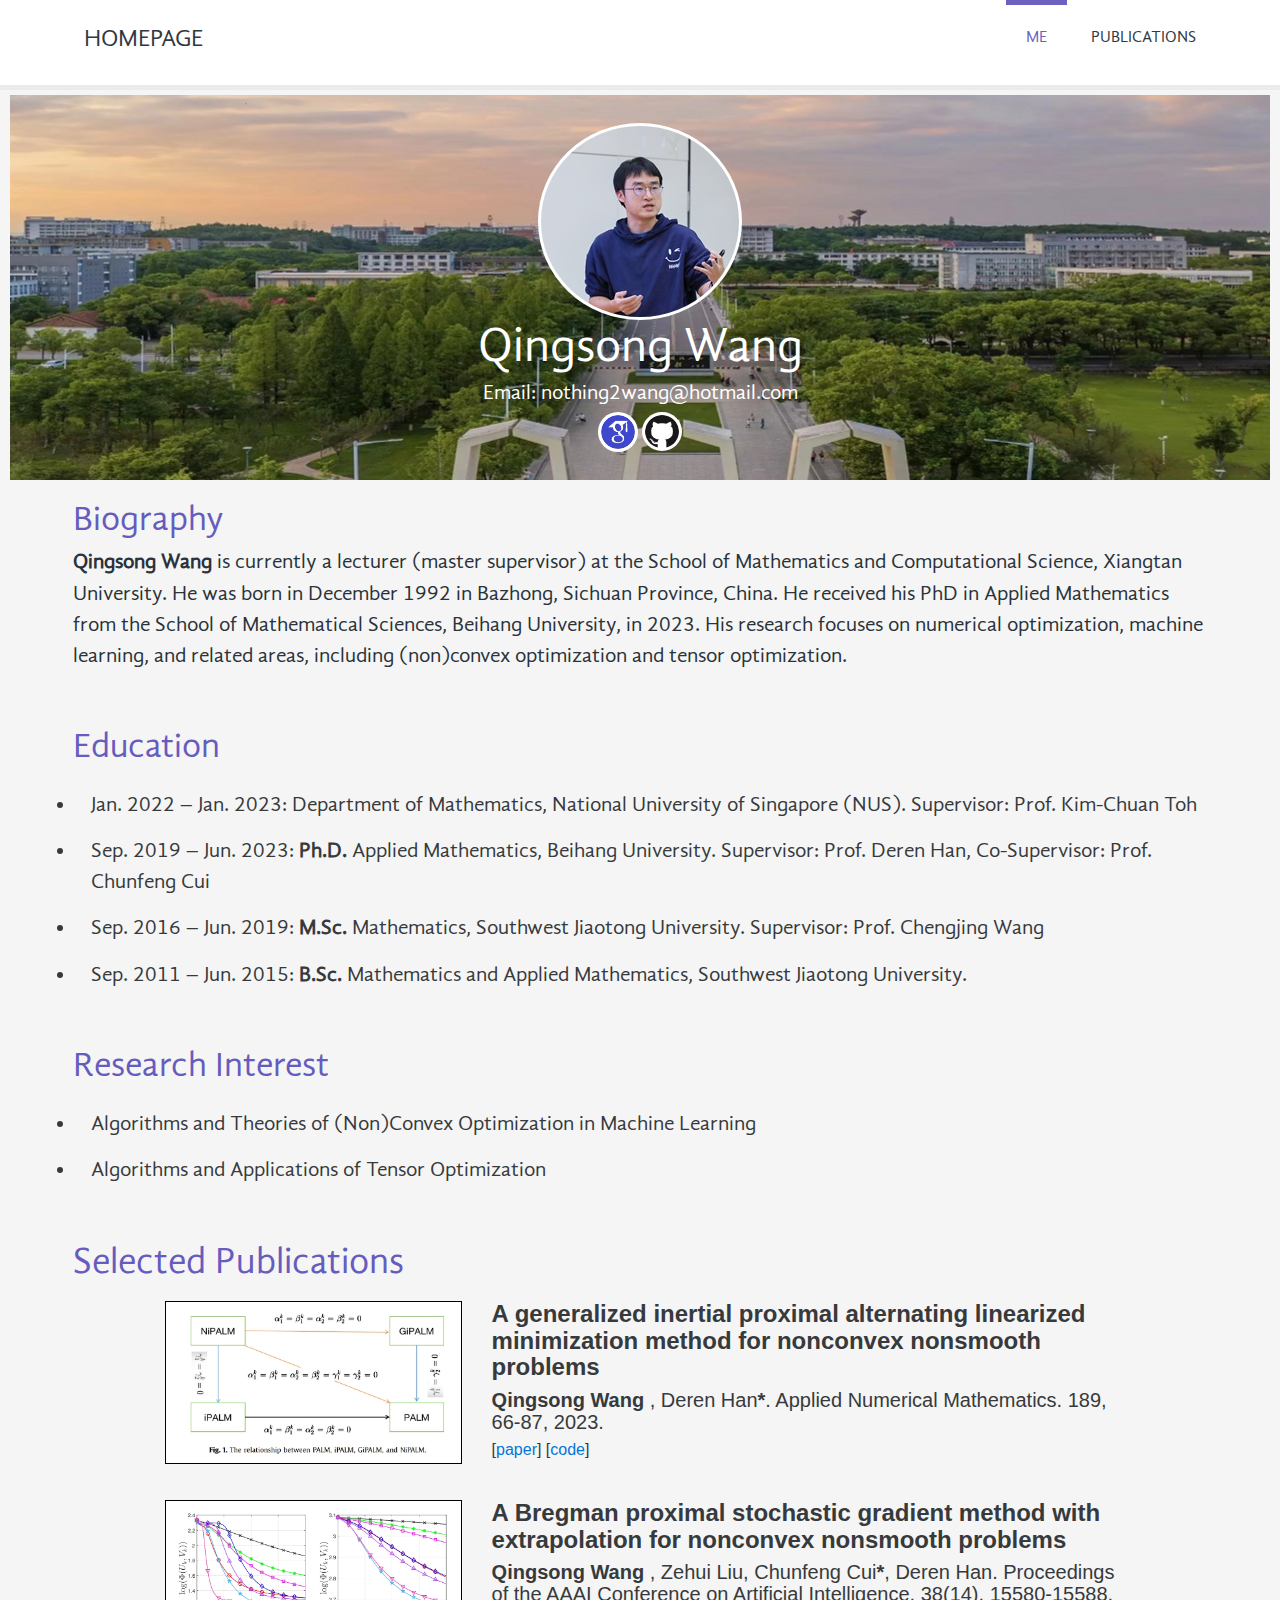
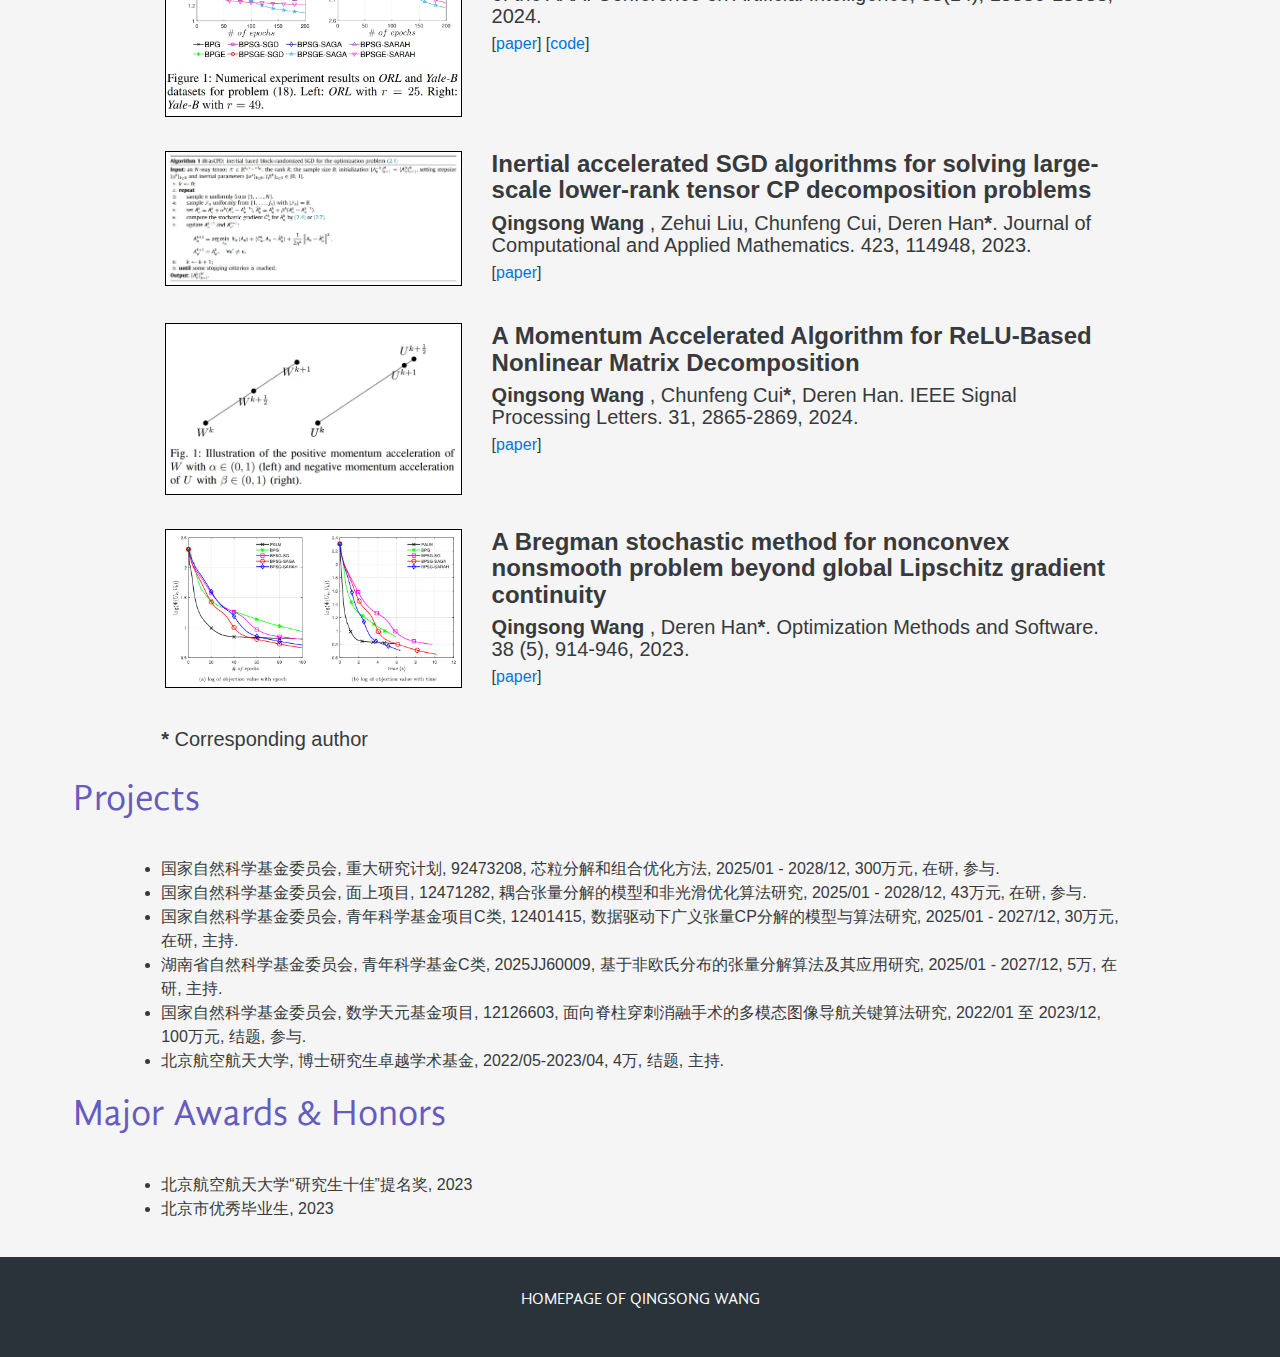
==== index.html @ 7cc7fe33 "Update index.html" ====
<!DOCTYPE HTML>
<html>  
	<meta charset="UTF-8">
	<head>
		<title>Qingsong Wang | Homepage </title>
		<meta name="viewport" content="width=device-width, initial-scale=1">
		<link href="./css/style.css" rel="stylesheet" type="text/css"  media="all" />
		<link rel="stylesheet" href="./css/main.min.css">
		<!-- <link href='http://fonts.googleapis.com/css?family=Karla' rel='stylesheet' type='text/css'> -->
		<script type="text/javascript" src="js/jquery-1.11.0.min.js"></script>
		<script type="text/javascript">
		jQuery(document).ready(function($) {
			$(".scroll").click(function(event){		
				event.preventDefault();
				$('html,body').animate({scrollTop:$(this.hash).offset().top},1200);
			});
		});
		</script>
	</head>
	<body>
		
	<div class="header">
		<div class="wrap">

			<div class="logo">
				<a href="index.html">HomePage</a>
			</div>
			
			<div class="top-nav" >
				<ul>
					<li class="active"><a href="#me" class="scroll">Me</a></li>
					<!-- <li><a href="#biography" class="scroll">Biography</a></li> -->
					<li><a href="./publications.html">Publications</a></li>
					<!-- <li><a href="./misc.html">Misc</a></li> -->
				</ul>
			</div>
			<div class="clear"> </div>
			
	     </div>
	</div>


<!--主要内容开始-->
	<div class="content">
		<div class="grid1" id="me" style="background:url(images/banner333.jpg) no-repeat 0 0; background-position: center;">
			<a href="#"><img src="./images/wqs.jpg" title="Qingsong Wang" /></a>
			<h3>Qingsong Wang</h3>
            <h4>Email: nothing2wang@hotmail.com </h4>

            <a href="https://scholar.google.com/citations?hl=zh-CN&user=GYqLbloAAAAJ">
            <img src="./images/google-scholar-logo.png" width="40"/></i>
            </a>
            <a href="https://github.com/nothing2wang">
            <img src="./images/GitHub.png" width="40"/></i>
            </a>
			
		</div>

		<!--个人简介开始-->
		<div class="grid2" id="biography">
			<h3>Biography</h3>
			<p>
				<b> Qingsong Wang </b> is currently a lecturer (master supervisor) at the School of Mathematics and Computational Science, Xiangtan University. He was born in December 1992 in Bazhong, Sichuan Province, China. 
				
				He received his PhD in Applied Mathematics from the School of Mathematical Sciences, Beihang University, in 2023. 
				
				His research focuses on numerical optimization, machine learning, and related areas, including (non)convex optimization and tensor optimization. 
			</p>
		</div>
		<!--个人简介结束-->
		
		<!--教育经历开始-->
        <div class="grid2" id="biography">
			<h3>Education</h3>

            <ul>
            <li> Jan. 2022 – Jan. 2023: Department of Mathematics, National University of Singapore (NUS). Supervisor: Prof. Kim-Chuan Toh
            <li> Sep. 2019 – Jun. 2023: <b>Ph.D.</b>  Applied Mathematics, Beihang University. Supervisor: Prof. Deren Han, Co-Supervisor: Prof. Chunfeng Cui
            <li> Sep. 2016 – Jun. 2019: <b>M.Sc.</b>  Mathematics, Southwest Jiaotong University. Supervisor: Prof. Chengjing Wang
            <li> Sep. 2011 – Jun. 2015: <b>B.Sc.</b>  Mathematics and Applied Mathematics, Southwest Jiaotong University.
			<!--  B.S.-->

			</ul> 
		</div>
	
		<!--研究兴趣开始-->
        <div class="grid2" id="biography">
			<h3>Research Interest</h3>

            <ul>
            <li> Algorithms and Theories of (Non)Convex Optimization in Machine Learning
            <li> Algorithms and Applications of Tensor Optimization


			</ul> 
		</div>


		<!--出版物内容开始-->
		<div class="grid3" id="publication">

			<div class="grid3-year"> <h3> Selected Publications <h3> </div>


            <!------------------------------->
            <div class="row">
            <div class="grid3-content">
                <div class="col-md-4">
                     <center><a href="./pubs/imgs/2024_anm.png"><img class="enlarge" src="./pubs/imgs/2024_anm.png" width="300" style="border:1px solid black"></a></center>        
                </div>

                <div class="col-md-8">
                    <h4><b>A generalized inertial proximal alternating linearized minimization method for nonconvex nonsmooth problems </b></h4>
                    <h5> <b> Qingsong Wang </b>, Deren Han<b>*</b>. Applied Numerical Mathematics. 189, 66-87, 2023.</h5>
                    <h6>   
                        [<a href="https://www.sciencedirect.com/science/article/abs/pii/S0168927423000855">paper</a>] 
                        [<a href="https://github.com/nothing2wang/NiPALM-Algorithm">code</a>]
                    </h6>
                </div>
            </div>
            </div>
            <br>

            <!------------------------------->
            <div class="row">
		    <div class="grid3-content">
			    <div class="col-md-4">
			         <center><a href="./pubs/imgs/AAAI_2024.png"><img class="enlarge" src="./pubs/imgs/AAAI_2024.png" width="300" style="border:1px solid black"></a></center>        
			    </div>

		        <div class="col-md-8">
		            <h4><b>A Bregman proximal stochastic gradient method with extrapolation for nonconvex nonsmooth problems</b></h4>
		            <h5> <b> Qingsong Wang </b>, Zehui Liu, Chunfeng Cui<b>*</b>, Deren Han. Proceedings of the AAAI Conference on Artificial Intelligence, 38(14), 15580-15588, 2024. </h5>
		            <h6>   
		            	[<a href="https://ojs.aaai.org/index.php/AAAI/article/view/29485">paper</a>] 
		            	[<a href="https://github.com/nothing2wang/BPSGE-Algorithm">code</a>]
		            </h6>
		        </div>
		    </div>
		    </div>
		    <br>

            <!------------------------------->
            <div class="row">
            <div class="grid3-content">
                <div class="col-md-4">
                     <center><a href="./pubs/imgs/2023_lcp.png"><img class="enlarge" src="./pubs/imgs/2023_lcp.png" width="300" style="border:1px solid black"></a></center>        
                </div>

                <div class="col-md-8">
                    <h4><b> Inertial accelerated SGD algorithms for solving large-scale lower-rank tensor CP decomposition problems</b></h4>
                    <h5>  <b> Qingsong Wang </b>, Zehui Liu, Chunfeng Cui, Deren Han<b>*</b>. Journal of Computational and Applied Mathematics. 423, 114948, 2023. </h5>
                    <h6>   
                        [<a href="https://www.sciencedirect.com/science/article/abs/pii/S0377042722005465">paper</a>] 
                        <!-- [<a href="https://github.com/xxxx">code</a>] -->
                    </h6>
                </div>
            </div>
            </div>
            <br>


            <!------------------------------->
            <div class="row">
            <div class="grid3-content">
                <div class="col-md-4">
                     <center><a href="./pubs/imgs/amaa_2023.png"><img class="enlarge" src="./pubs/imgs/amaa_2023.png" width="300" style="border:1px solid black"></a></center>        
                </div>

                <div class="col-md-8">
                    <h4><b>A Momentum Accelerated Algorithm for ReLU-Based Nonlinear Matrix Decomposition</b></h4>
                    <h5> <b> Qingsong Wang </b>, Chunfeng Cui<b>*</b>, Deren Han. IEEE Signal Processing Letters. 31, 2865-2869, 2024. </h5>
                    <h6>   
                        [<a href="https://arxiv.org/pdf/2402.02442">paper</a>] 
                        <!-- [<a href="https://github.com/xxxx">code</a>] -->
                    </h6>
                </div>
            </div>
            </div>
            <br>

            <!------------------------------->
            <div class="row">
            <div class="grid3-content">
                <div class="col-md-4">
                     <center><a href="./pubs/imgs/bregman_2023.png"><img class="enlarge" src="./pubs/imgs/bregman_2023.png" width="300" style="border:1px solid black"></a></center>        
                </div>

                <div class="col-md-8">
                    <h4><b>A Bregman stochastic method for nonconvex nonsmooth problem beyond global Lipschitz gradient continuity</b></h4>
                    <h5> <b> Qingsong Wang </b>, Deren Han<b>*</b>. Optimization Methods and Software. 38 (5), 914-946, 2023.</h5>
                    <h6>   
                        [<a href="https://www.tandfonline.com/doi/abs/10.1080/10556788.2023.2189717">paper</a>] 
                        <!-- [<a href="https://github.com/xxxx">code</a>] -->
                    </h6>
                </div>
            </div>
            </div>
            <br>

            <div class="grid3-content">
                <h5><b>*</b> Corresponding author</h5>
            </div>

            


		</div>	
		<!--出版物内容结束-->



		<!--项目介绍开始-->
        <div class="grid3-year"> <h3> Projects </h3> </div>
		<div class="grid3">
			<div class="grid3-content">
	
				<!--<ul>
					<li><h5>Host Projects:</h5>
					<ul> -->
                         <li> 国家自然科学基金委员会, 重大研究计划, 92473208, 芯粒分解和组合优化方法, 2025/01 - 2028/12, 300万元, 在研, 参与.
                         <li> 国家自然科学基金委员会, 面上项目, 12471282, 耦合张量分解的模型和非光滑优化算法研究, 2025/01 - 2028/12, 43万元, 在研, 参与.
                         <li> 国家自然科学基金委员会, 青年科学基金项目C类, 12401415, 数据驱动下广义张量CP分解的模型与算法研究, 2025/01 - 2027/12, 30万元, 在研, 主持.
                         <li> 湖南省自然科学基金委员会, 青年科学基金C类, 2025JJ60009, 基于非欧氏分布的张量分解算法及其应用研究, 2025/01 - 2027/12, 5万, 在研, 主持.
			<li> 国家自然科学基金委员会, 数学天元基金项目, 12126603, 面向脊柱穿刺消融手术的多模态图像导航关键算法研究, 2022/01 至 2023/12, 100万元, 结题, 参与.
                         <li> 北京航空航天大学, 博士研究生卓越学术基金, 2022/05-2023/04, 4万, 结题, 主持.
					</ul>

					<br>
				<!--<ul>
					<li><h5>Host Projects:</h5>
					<ul> -->


				</ul>
			</div>
		</div>
		<!--项目介绍结束-->


        <!--专利开始-->
<!--         <div class="grid3-year"> <h3> Patents </h3> </div>
        <div class="grid3">
            <div class="grid3-content">
    
                <ul>
                    <li> 

                </ul>
            </div>
        </div> -->
        <!--专利结束-->


		<!--社会荣誉介绍开始-->
        <div class="grid3-year"> <h3> Major Awards & Honors </h3> </div>
		<div class="grid3">
			<div class="grid3-content">
				<ul>

                <li> 北京航空航天大学“研究生十佳”提名奖, 2023
                <li> 北京市优秀毕业生, 2023


				</ul>
			</div>
		</div>
		<!--社会荣誉介绍结束-->



	</div>
	<!--主要内容结束-->

	<div class="footer">
		<p>Homepage of Qingsong Wang</p>
	</div>

	</body>
</html>
---- css/style.css ----
/*---
Author: W3layouts
Author URL: http://w3layouts.com
License: Creative Commons Attribution 3.0 Unported
License URL: http://creativecommons.org/licenses/by/3.0/
--*/
/* reset */
html,body,div,span,applet,object,iframe,h1,h2,h3,h4,h5,h6,p,blockquote,pre,a,abbr,acronym,address,big,cite,code,del,dfn,em,img,ins,kbd,q,s,samp,small,strike,strong,sub,sup,tt,var,b,u,i,dl,dt,dd,ol,nav ul,nav li,fieldset,form,label,legend,table,caption,tbody,tfoot,thead,tr,th,td,article,aside,canvas,details,embed,figure,figcaption,footer,header,hgroup,menu,nav,output,ruby,section,summary,time,mark,audio,video{margin:0;padding:0;border:0;font-size:100%;font:inherit;vertical-align:baseline;}
article, aside, details, figcaption, figure,footer, header, hgroup, menu, nav, section {display: block;}
ol,ul{margin:0px;padding:0px;}
blockquote,q{quotes:none;}
blockquote:before,blockquote:after,q:before,q:after{content:'';content:none;}
table{border-collapse:collapse;border-spacing:0;}
/* start editing from here */
a{text-decoration:none;}
.txt-rt{text-align:right;}/* text align right */
.txt-lt{text-align:left;}/* text align left */
.txt-center{text-align:center;}/* text align center */
.float-rt{float:right;}/* float right */
.float-lt{float:left;}/* float left */
.clear{clear:both;}/* clear float */
.pos-relative{position:relative;}/* Position Relative */
.pos-absolute{position:absolute;}/* Position Absolute */
.vertical-base{	vertical-align:baseline;}/* vertical align baseline */
.vertical-top{	vertical-align:top;}/* vertical align top */
nav.vertical ul li{	display:block;}/* vertical menu */
nav.horizontal ul li{	display: inline-block;}/* horizontal menu */
img{max-width:100%;}
body{background: #F5F5F5;}
/*end reset*/
@font-face {
    font-family: 'gandhi_sansregular';
    src: url('../fonts/GandhiSans-Regular-webfont.eot');
    src: url('../fonts/GandhiSans-Regular-webfont.eot?#iefix') format('embedded-opentype'),
         url('../fonts/GandhiSans-Regular-webfont.woff') format('woff'),
         url('../fonts/GandhiSans-Regular-webfont.ttf') format('truetype'),
         url('../fonts/GandhiSans-Regular-webfont.svg#gandhi_sansregular') format('svg');
    font-weight: normal;
    font-style: normal;

}
.wrap{
	width:80%;
	margin:0 auto;
}
.content {
	margin: 95px auto auto auto;
	width: 1260px;
	/*background: #F5F5F5;*/
}
/*---start-header---*/
.header{
	background: #FFFFFF;
	border-bottom: 5px solid rgba(192, 192, 192, 0.31);
	position: fixed;
	top: 0px;
	z-index: 15;
	opacity: 0.97;
	width:100%;
}
.logo{
	float:left;
}
.logo a{
	font-family: 'gandhi_sansregular';
	color: #2a323a;
	text-transform: uppercase;
	font-size: 24px;
	display: block;
	padding: 20px;
}
.top-nav{
	float:right;
}
.top-nav ul li{
	display:inline-block;
}
.top-nav ul li a{
	font-family: 'gandhi_sansregular';
	color: #2a323a;
	padding: 20px;
	display: block;
	text-transform: uppercase;
	transition: 0.5s ease;
	-o-transition: 0.5s ease;
	-webkit-transition: 0.5s ease;
}
.top-nav li.active> a, .top-nav li> a:hover {
	border-top: 5px solid #665cbe;
	color: #665cbe;
}
/*---End-header---*/
/*---content----*/
.grid1{
	background:#665cbe;
	text-align:center;
	padding: 28px 200px;
}
.grid1 h3{
	font-family: 'gandhi_sansregular';
	color: #FFF;
	font-size: 3.0em;
}
.grid1 h4{
	font-family: 'gandhi_sansregular';
	color: #FFF;
	font-size: 1.3em;
}
.grid1 img{
	background:#fff;
	padding:3px;
	border-radius: 50%;
}
.grid1 p a,.grid1 p{
	font-family: 'gandhi_sansregular';
	color: #FFF;
	font-size: 1.4em;
	line-height: 1.5em;
}
.grid1 p{
	width: 57%;
	margin:0 auto;
}
.grid1 p a{
	font-size: 1em;
	padding-left: 5px;
	color:#2a323a;
	transition: 0.5s ease;
	-o-transition: 0.5s ease;
	-webkit-transition: 0.5s ease;
}
.grid1 p a:hover{
	color:#FFF;
}
/*---grid2----*/

.grid_gray{
	background: #F5F5F5;
}

.grid_white{
	background: #FFFFFF;
}

.grid2{
	text-align:left;
	padding: 20px 0px;
	width: 90%;
	margin: 0 auto;
}
.grid2 h3{
	font-family: 'gandhi_sansregular';
	color: #665cbe;
	font-size: 2.2em;
	text-align: left;
}
.grid2 p{
	font-family: 'gandhi_sansregular';
	color: #2A323A;
	font-size: 1.3em;
	line-height: 1.5em;
	text-align: left;
}

.grid2 h5{
	font-family: 'gandhi_sansregular';
	color: #2A323A;
	font-size: 1.3em;
	line-height: 1.5em;
	text-align: left;
	padding: 15px 0px 0px 15px;
	margin: 0px 3px;
}

.grid2 ul li{
	font-family: 'gandhi_sansregular';
	text-align: left;
	font-size: 1.3em;
	padding: 15px 0px 0px 15px;
	margin: 0px 3px;
	display：inline;
}
/*.grid2 ul li a,.grid2 ul li img{
	display:block;
	text-align: center;
	margin: 0 auto;
}
.grid2 ul li a{
	font-family: 'gandhi_sansregular';
	color: #FFFFFF;
	margin-top: 12px;
	background: #2A323A;
	display: block;
	padding: 8px 32px;
	text-transform: uppercase;
	font-size: 0.875em;
	transition: 0.5s ease;
	-o-transition: 0.5s ease;
	-webkit-transition: 0.5s ease;
}
.grid2 ul li a:hover{
	color:#665cbe;
}*/
/*----grid3-----*/
.grid3{
	padding: 20px 0px;
}

.grid3-year{
	text-align: center;
	margin: 0 auto;
	width: 90%;
}
.grid3-year h3{
	font-family: 'gandhi_sansregular';
	color: #665cbe;
	font-size: 2.3em;
	padding-bottom: 1px;
	text-align: left;
}

.grid3-header{
	text-align: center;
	border-bottom: 1px solid rgba(192, 192, 192, 0.44);
	width: 66%;
	margin: 0 auto;
}
.grid3-header h4{
	font-family: 'gandhi_sansregular';
	color: #2A323A;
	font-size: 2.3em;
	padding-bottom: 10px;
}



.grid3-header p{
	font-family: 'gandhi_sansregular';
	color: #2A323A;
	font-size: 1.4em;
	line-height: 1.5em;
	padding-bottom: 5px;
}

.grid3-all{
	float: left;
	width: 99%;
	margin: 10px auto; 
}
.grid3-all ul li{
	display:inline-block;
}
.grid3-all ul li a{
	padding: 9px;
}
.grid3-all h3{
	font-family: 'gandhi_sansregular';
	color: #665cbe;
	font-size: 1.9em;
}
.grid3-all p{
	font-family: 'gandhi_sansregular';
	color: #2A323A;
	font-size: 1.3em;
	line-height: 1.5em;
	width: 98%;
}


.grid3-left{
	float: left;
	width: 60%;
}
.grid3-left ul li{
	display:inline-block;
}
.grid3-left ul li a{
	padding: 9px;
}
.grid3-left h3{
	font-family: 'gandhi_sansregular';
	color: #665cbe;
	font-size: 1.9em;
	padding: 0px 0px 5px 0px;
}
.grid3-left p{
	font-family: 'gandhi_sansregular';
	color: #2A323A;
	font-size: 1.3em;
	line-height: 1.5em;
	padding-bottom: 10px;
	width: 98%;
}
.grid3-right{
	float: right;
	width: 39%;	
	background: #fff;
	padding: 4px;
	box-shadow: 0px 0px 10px rgba(136, 136, 136, 0.14);
}
.grid3-content{
	width: 90%;
	margin:0 auto;
	margin-top: 10px;
}


.grid4-left{
	float: left;
	width: 60%;
}
.grid4-left ul li{
	display:inline-block;
}
.grid4-left ul li a{
	padding: 9px;
}
.grid4-left h3{
	font-family: 'gandhi_sansregular';
	color: #665cbe;
	font-size: 1.9em;
	padding: 0px 0px 5px 0px;
}
.grid4-left p{
	font-family: 'gandhi_sansregular';
	color: #2A323A;
	font-size: 1.3em;
	line-height: 1.5em;
	padding-bottom: 10px;
	width: 98%;
}

.grid4-right{
	float: right;
	width: 39%
}
.grid4-right ul li{
	display:inline-block;
}
.grid4-right ul li a{
	padding: 9px;
}
.grid4-right h3{
	font-family: 'gandhi_sansregular';
	color: #665cbe;
	font-size: 1.9em;
	padding: 0px 0px 5px 0px;
}
.grid4-right p{
	font-family: 'gandhi_sansregular';
	color: #2A323A;
	font-size: 1.3em;
	line-height: 1.8em;
	padding-bottom: 10px;
	width: 98%;
}




.button{
	font-family: 'gandhi_sansregular';
	color: #FFFFFF;
	margin-top: 3px;
	background: #665cbe;
	display: inline-block;
	padding: 5px 5px;
	font-size: 0.875em;
	transition: 0.5s ease;
	-o-transition: 0.5s ease;
	-webkit-transition: 0.5s ease;
}
.button:hover{
	background: #2A323A;
}
.grid3-left ul{
	margin: 0px 0px 9px 0px;
}
/*----twiiter-box----*/
.twiiter-box{
	padding: 50px 0px;
	text-align:center;
}
.twiiter-box p{
	font-family: 'gandhi_sansregular';
	color: #2A323A;
	font-size: 1em;
	line-height: 1.8em;
	padding-bottom: 20px;
	font-size: 1.3em;
}
.twiiter-box p a{
	color:#665cbe;
	transition: 0.5s ease;
	-o-transition: 0.5s ease;
	-webkit-transition: 0.5s ease;
	font-size: 1.1em;
}
.twiiter-box p a:hover{
	color:#2A323A;
}
/*---contact----*/
.contact{
	background: #665cbe;
	text-align: center;
	padding: 50px 0px;
}
.contact h3{
	font-family: 'gandhi_sansregular';
	color: #FFF;
	font-size: 2.2em;
	padding-bottom: 4px;
}
.contact input[type="text"]{
	width: 40%;
	display: inline-block;
	padding: 10px;
	margin: 20px 9px;
	font-family: 'gandhi_sansregular';
	color: #2A323A;
	font-size: 1em;
	outline: none;
}
.contact textarea{
	width: 83%;
	margin: 0 auto;
	display: block;
	padding: 10px;
	margin-bottom: 20px;
	height: 120px;
	font-family: 'gandhi_sansregular';
	color: #2A323A;
	font-size: 1em;
	outline: none;
}
.contact p{
	font-family: 'gandhi_sansregular';
	color: #FFF;
	font-size: 1em;
	line-height: 1.8em;
	margin-bottom: 3px;
}
.contact input[type="submit"]{
	font-family: 'gandhi_sansregular';
	color: #FFFFFF;
	margin-top: 12px;
	background: #2A323A;
	display: block;
	padding: 12px 0px;
	text-transform: uppercase;
	font-size: 0.875em;
	transition: 0.5s ease;
	-o-transition: 0.5s ease;
	-webkit-transition: 0.5s ease;
	border: none;
	width: 84.3%;
	margin: 0 auto;
	outline: none;
}
.contact input[type="submit"]:hover{
	background: #fff;
	color:#2A323A;
	cursor:pointer;
}
.catch-me{
	text-align:center;
	padding: 50px 0px;
}
.catch-me ul li{
	display:inline-block;
}
.catch-me h3{
	font-family: 'gandhi_sansregular';
	color: #2A323A;
	font-size: 2.2em;
	padding-bottom: 12px;
	text-transform: uppercase;
}
.catch-me p{
	font-family: 'gandhi_sansregular';
	color: #2A323A;
	font-size: 1em;
	line-height: 1.8em;
	width: 51%;
	margin: 0 auto;
	padding-bottom: 22px;
}
.catch-me ul li a{
	display: block;
	margin: 0px 5px;
}
.catch-me ul li a img{
	border-radius: 50%;
}
/*----footer----*/
.footer{
	text-align:center;
	padding:30px;
	background: #2A323A;
}
.footer p{
	font-family: 'gandhi_sansregular';
	color: #FFF;
	font-size: 1em;
	text-transform: uppercase;
}
.footer p a{
	color:#665cbe;
	transition: 0.5s ease;
	-o-transition: 0.5s ease;
	-webkit-transition: 0.5s ease;
}
.footer p a:hover{
	color:#fff;
}
/*----responsive design----*/
@media only screen and (max-width: 1366px) and (min-width: 1280px) {
	.wrap{
		width:90%;
	}
	.grid3-content {
		width: 76%;
	}
}
@media only screen and (max-width: 1280px) and (min-width: 1024px) {
	.wrap{
		width:90%;
	}
	.grid3-content {
		width: 76%;
	}
	.contact input[type="text"] {
		width: 39.5%;
	}
}
@media only screen and (max-width: 1024px) and (min-width: 768px) {
	.wrap{
		width:90%;
	}
	.grid3-content {
		width: 83%;
	}
	.grid3-header {
		width: 81%;
	}
	.contact input[type="text"] {
		width: 39%;
	}
	.contact input[type="submit"] {
		width:85%;
	}
	.catch-me p {
		width:70%;
	}
	.grid2 ul li {
		width: 174px;
	}
	.grid1 p {
		width: 77%;
	}
}
@media only screen and (max-width: 768px) and (min-width: 640px) {
	.wrap{
		width:90%;
	}
	.grid3-content {
		width: 83%;
	}
	.grid3-header {
		width: 81%;
	}
	.contact input[type="text"] {
		width: 38%;
	}
	.contact input[type="submit"] {
		width: 86%;
	}
	.catch-me p {
		width:70%;
	}
	.grid2 ul li {
		width: 160px;
	}
	.grid1 p {
		width: 77%;
	}
	.grid2 ul li a {
		padding: 8px 23px;
	}
	.grid3-right {
		width: 55%;
	}
	.catch-me ul li a {
		display: block;
		margin: 0px 10px;
	}
	.grid1 p a, .grid1 p,.grid2 p,.grid3 p{
		font-size:1.2em;
	}
	.grid3-header h3 {
		font-size: 2em;
	}
}



.purebibtex {
  font-family: 'gandhi_sansregular';
  color: #2A323A;
  font-size: 1em;
  line-height: 1.5em;
  border: 1px solid #DDDDDD;
  background: none repeat scroll 0 0 #F5F5F5;
  padding:10px;

  overflow:auto;
  /*width:600px;*/

  clear:both;
  text-align: left;
}
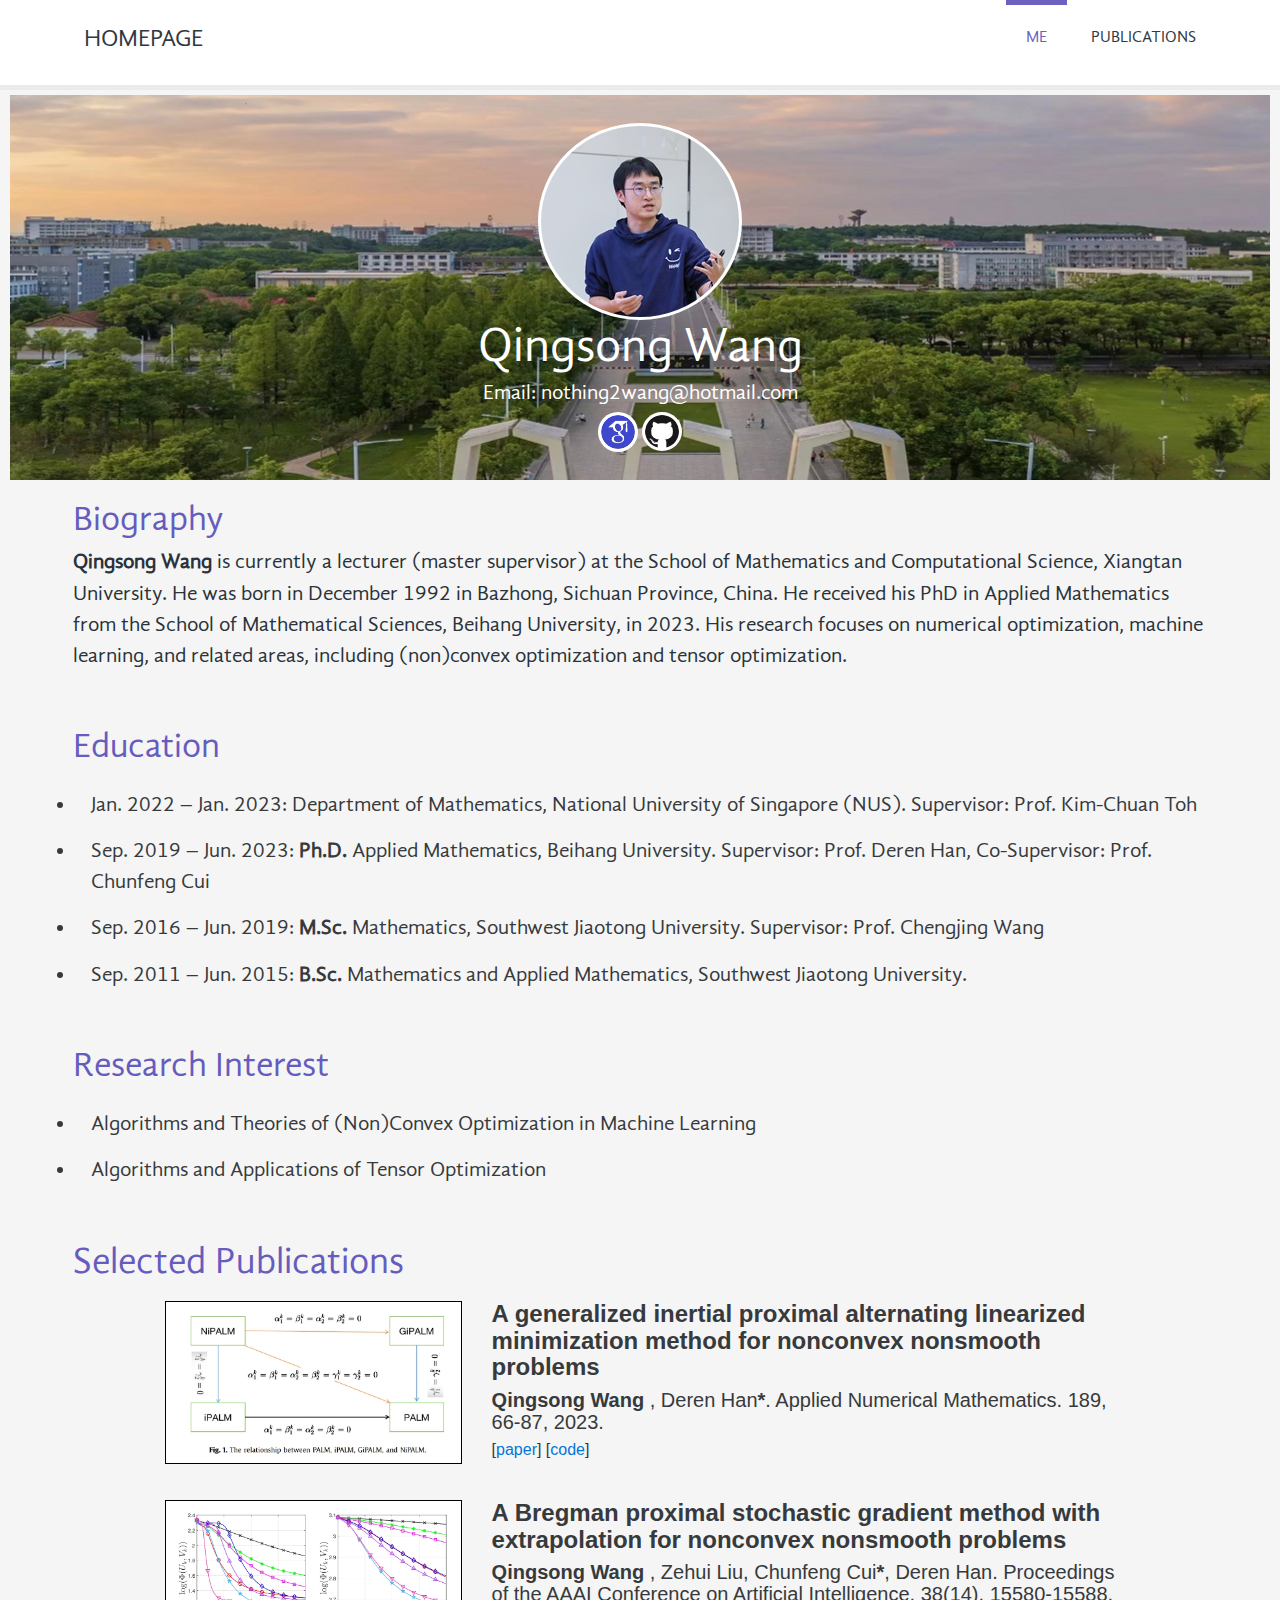
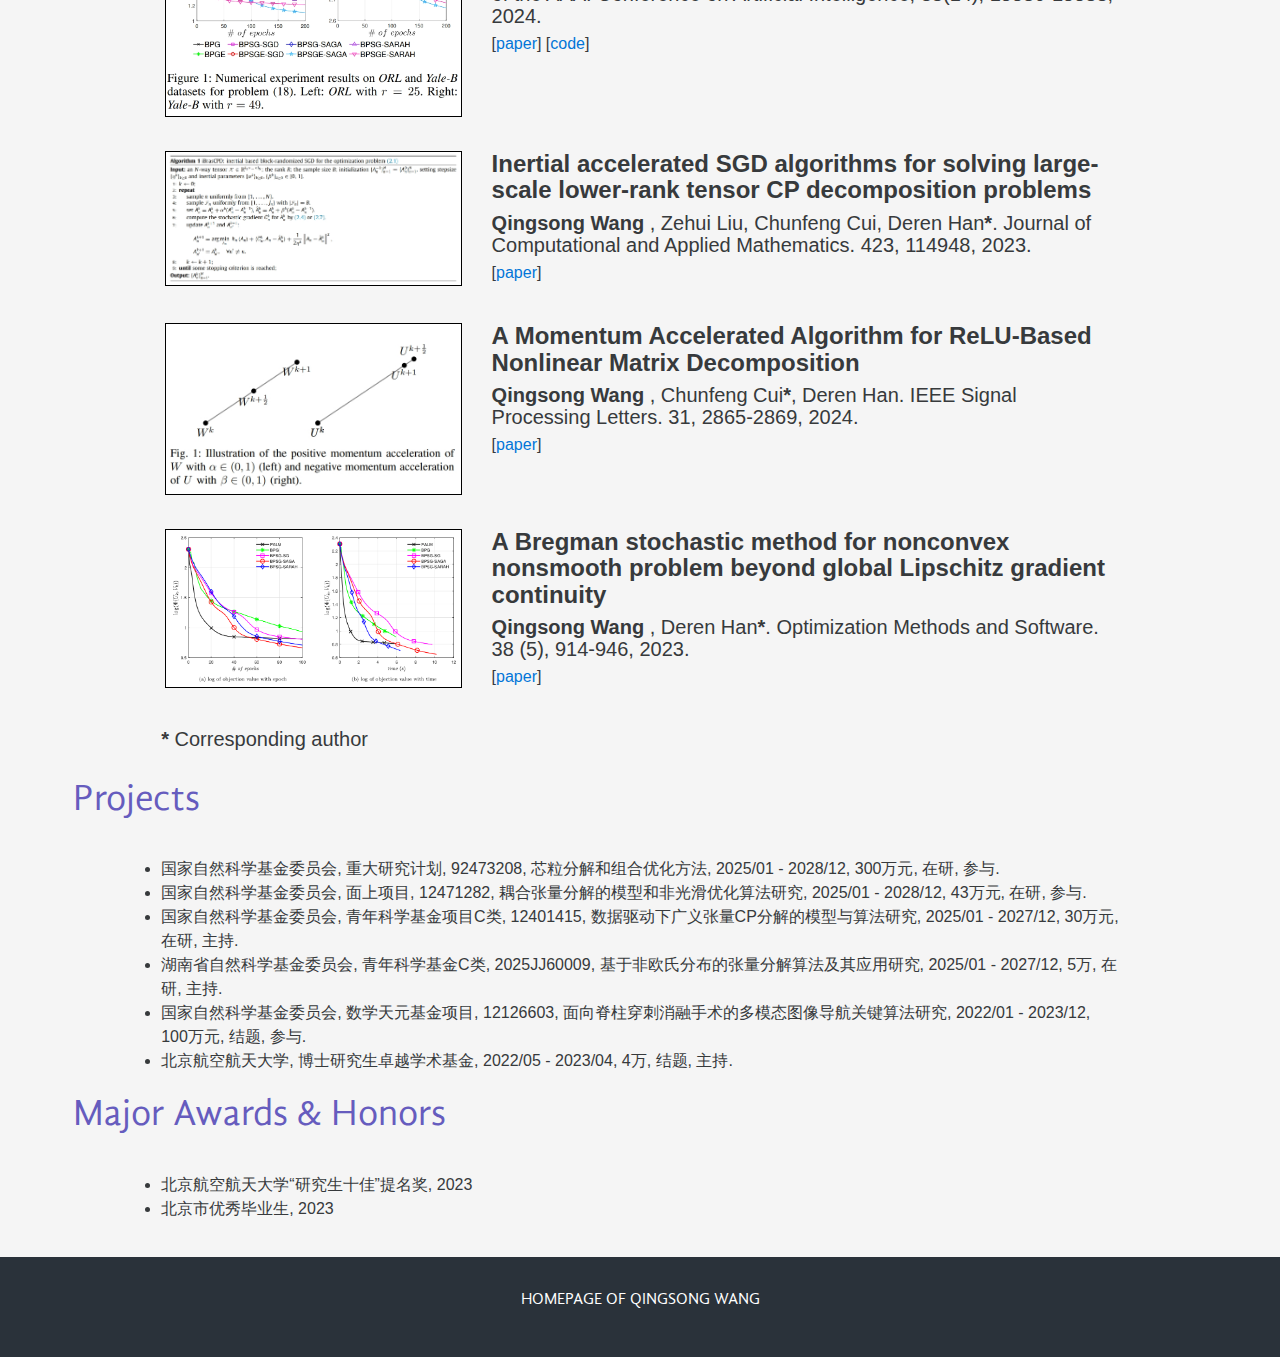
==== commit b3c8f594: "Update index.html" ====
--- a/index.html
+++ b/index.html
@@ -222,8 +222,8 @@
                          <li> 国家自然科学基金委员会, 面上项目, 12471282, 耦合张量分解的模型和非光滑优化算法研究, 2025/01 - 2028/12, 43万元, 在研, 参与.
                          <li> 国家自然科学基金委员会, 青年科学基金项目C类, 12401415, 数据驱动下广义张量CP分解的模型与算法研究, 2025/01 - 2027/12, 30万元, 在研, 主持.
                          <li> 湖南省自然科学基金委员会, 青年科学基金C类, 2025JJ60009, 基于非欧氏分布的张量分解算法及其应用研究, 2025/01 - 2027/12, 5万, 在研, 主持.
-			<li> 国家自然科学基金委员会, 数学天元基金项目, 12126603, 面向脊柱穿刺消融手术的多模态图像导航关键算法研究, 2022/01 至 2023/12, 100万元, 结题, 参与.
-                         <li> 北京航空航天大学, 博士研究生卓越学术基金, 2022/05-2023/04, 4万, 结题, 主持.
+			<li> 国家自然科学基金委员会, 数学天元基金项目, 12126603, 面向脊柱穿刺消融手术的多模态图像导航关键算法研究, 2022/01 - 2023/12, 100万元, 结题, 参与.
+                         <li> 北京航空航天大学, 博士研究生卓越学术基金, 2022/05 - 2023/04, 4万, 结题, 主持.
 					</ul>
 
 					<br>
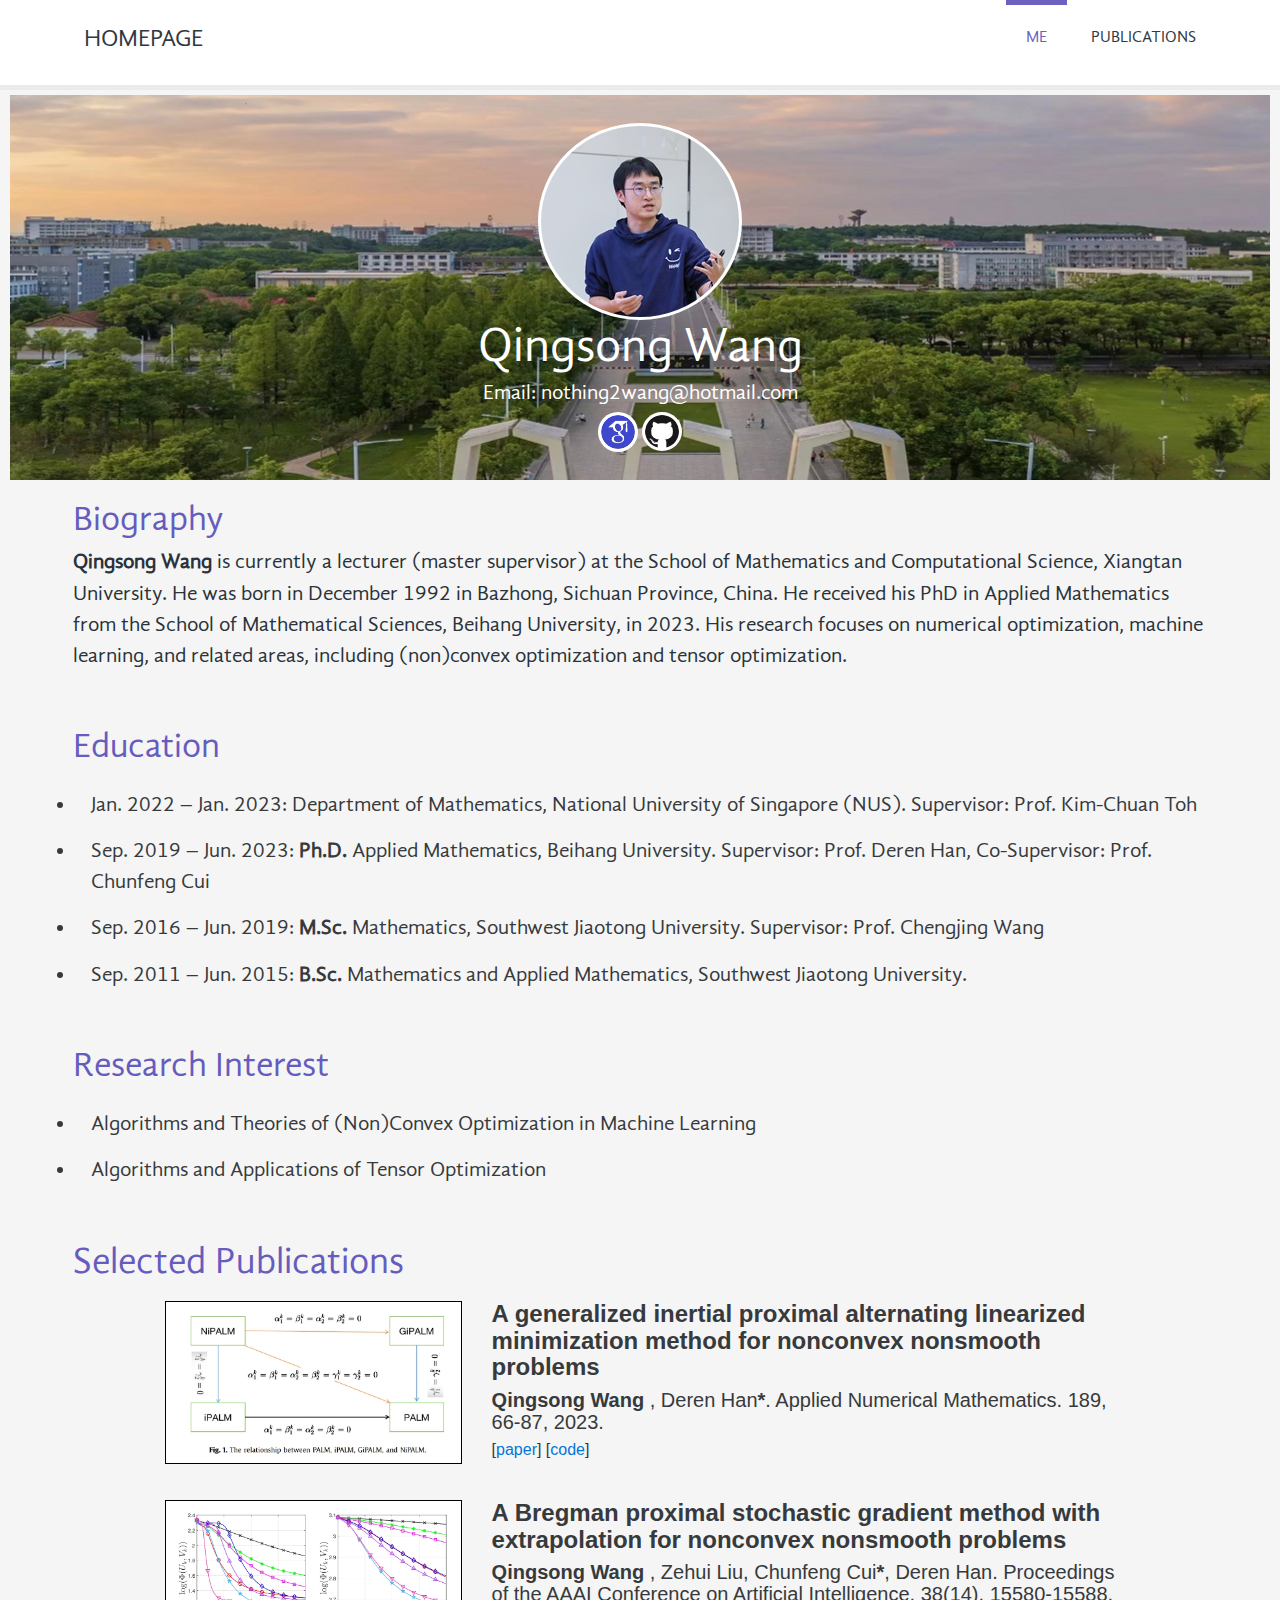
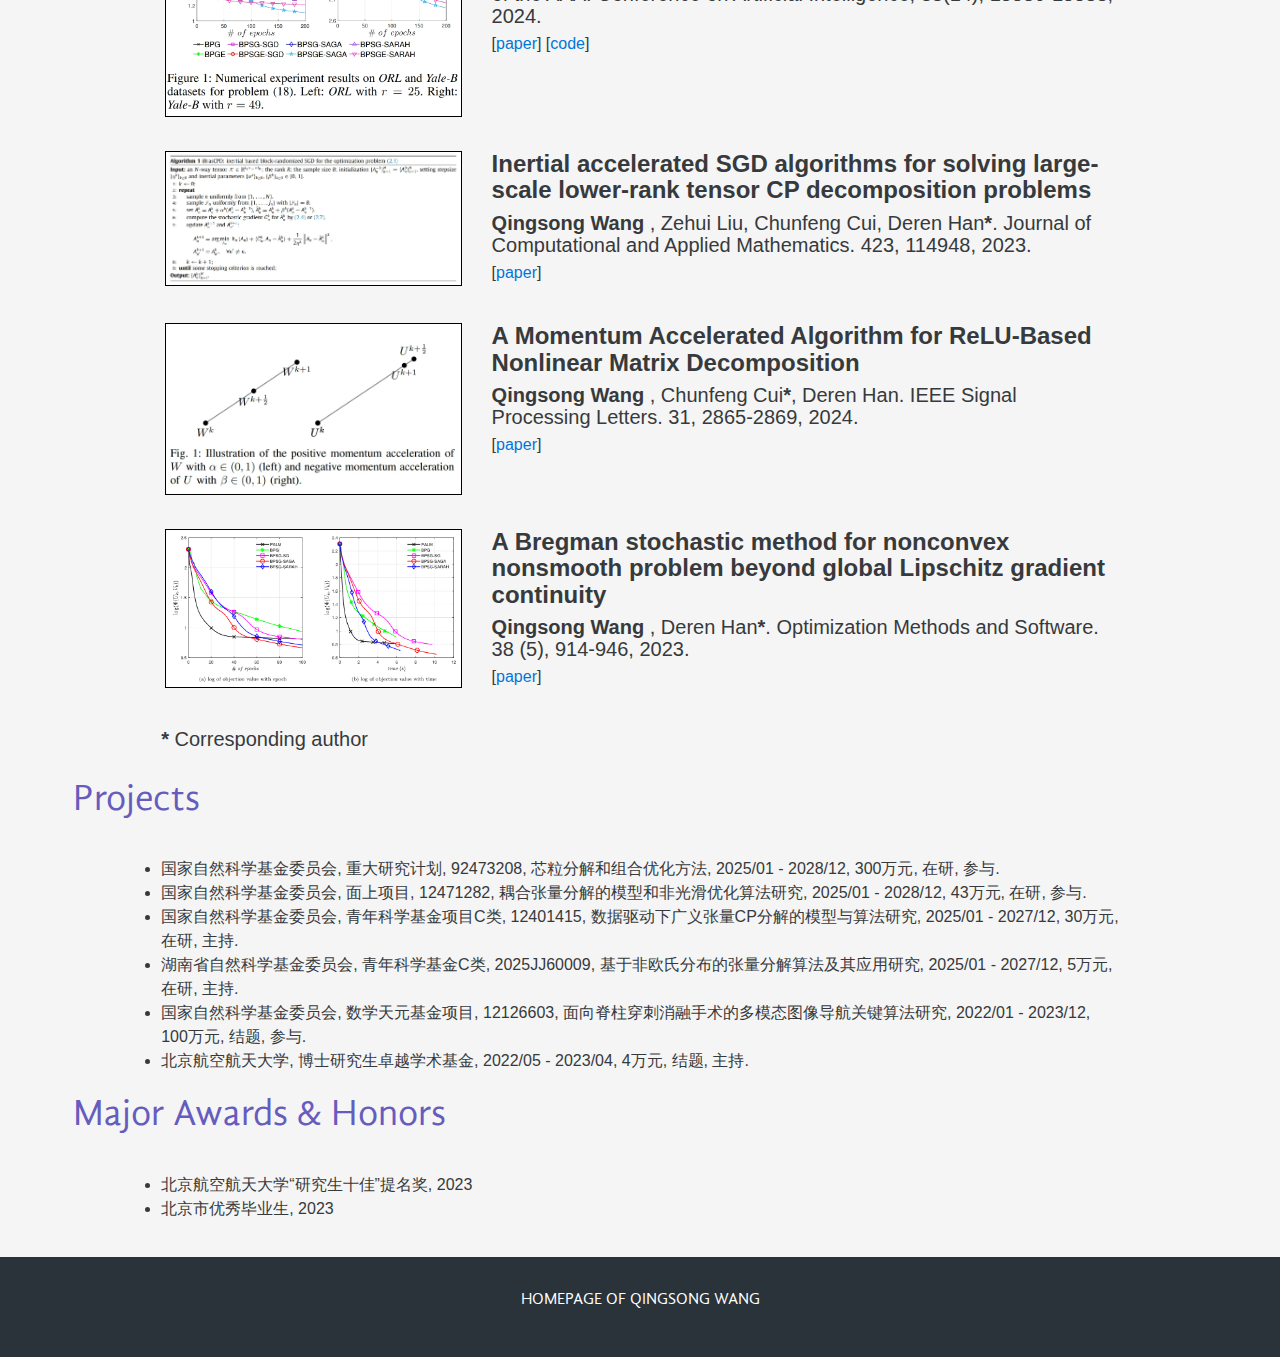
==== commit d5070734: "Update index.html" ====
--- a/index.html
+++ b/index.html
@@ -221,9 +221,9 @@
                          <li> 国家自然科学基金委员会, 重大研究计划, 92473208, 芯粒分解和组合优化方法, 2025/01 - 2028/12, 300万元, 在研, 参与.
                          <li> 国家自然科学基金委员会, 面上项目, 12471282, 耦合张量分解的模型和非光滑优化算法研究, 2025/01 - 2028/12, 43万元, 在研, 参与.
                          <li> 国家自然科学基金委员会, 青年科学基金项目C类, 12401415, 数据驱动下广义张量CP分解的模型与算法研究, 2025/01 - 2027/12, 30万元, 在研, 主持.
-                         <li> 湖南省自然科学基金委员会, 青年科学基金C类, 2025JJ60009, 基于非欧氏分布的张量分解算法及其应用研究, 2025/01 - 2027/12, 5万, 在研, 主持.
+                         <li> 湖南省自然科学基金委员会, 青年科学基金C类, 2025JJ60009, 基于非欧氏分布的张量分解算法及其应用研究, 2025/01 - 2027/12, 5万元, 在研, 主持.
 			<li> 国家自然科学基金委员会, 数学天元基金项目, 12126603, 面向脊柱穿刺消融手术的多模态图像导航关键算法研究, 2022/01 - 2023/12, 100万元, 结题, 参与.
-                         <li> 北京航空航天大学, 博士研究生卓越学术基金, 2022/05 - 2023/04, 4万, 结题, 主持.
+                         <li> 北京航空航天大学, 博士研究生卓越学术基金, 2022/05 - 2023/04, 4万元, 结题, 主持.
 					</ul>
 
 					<br>
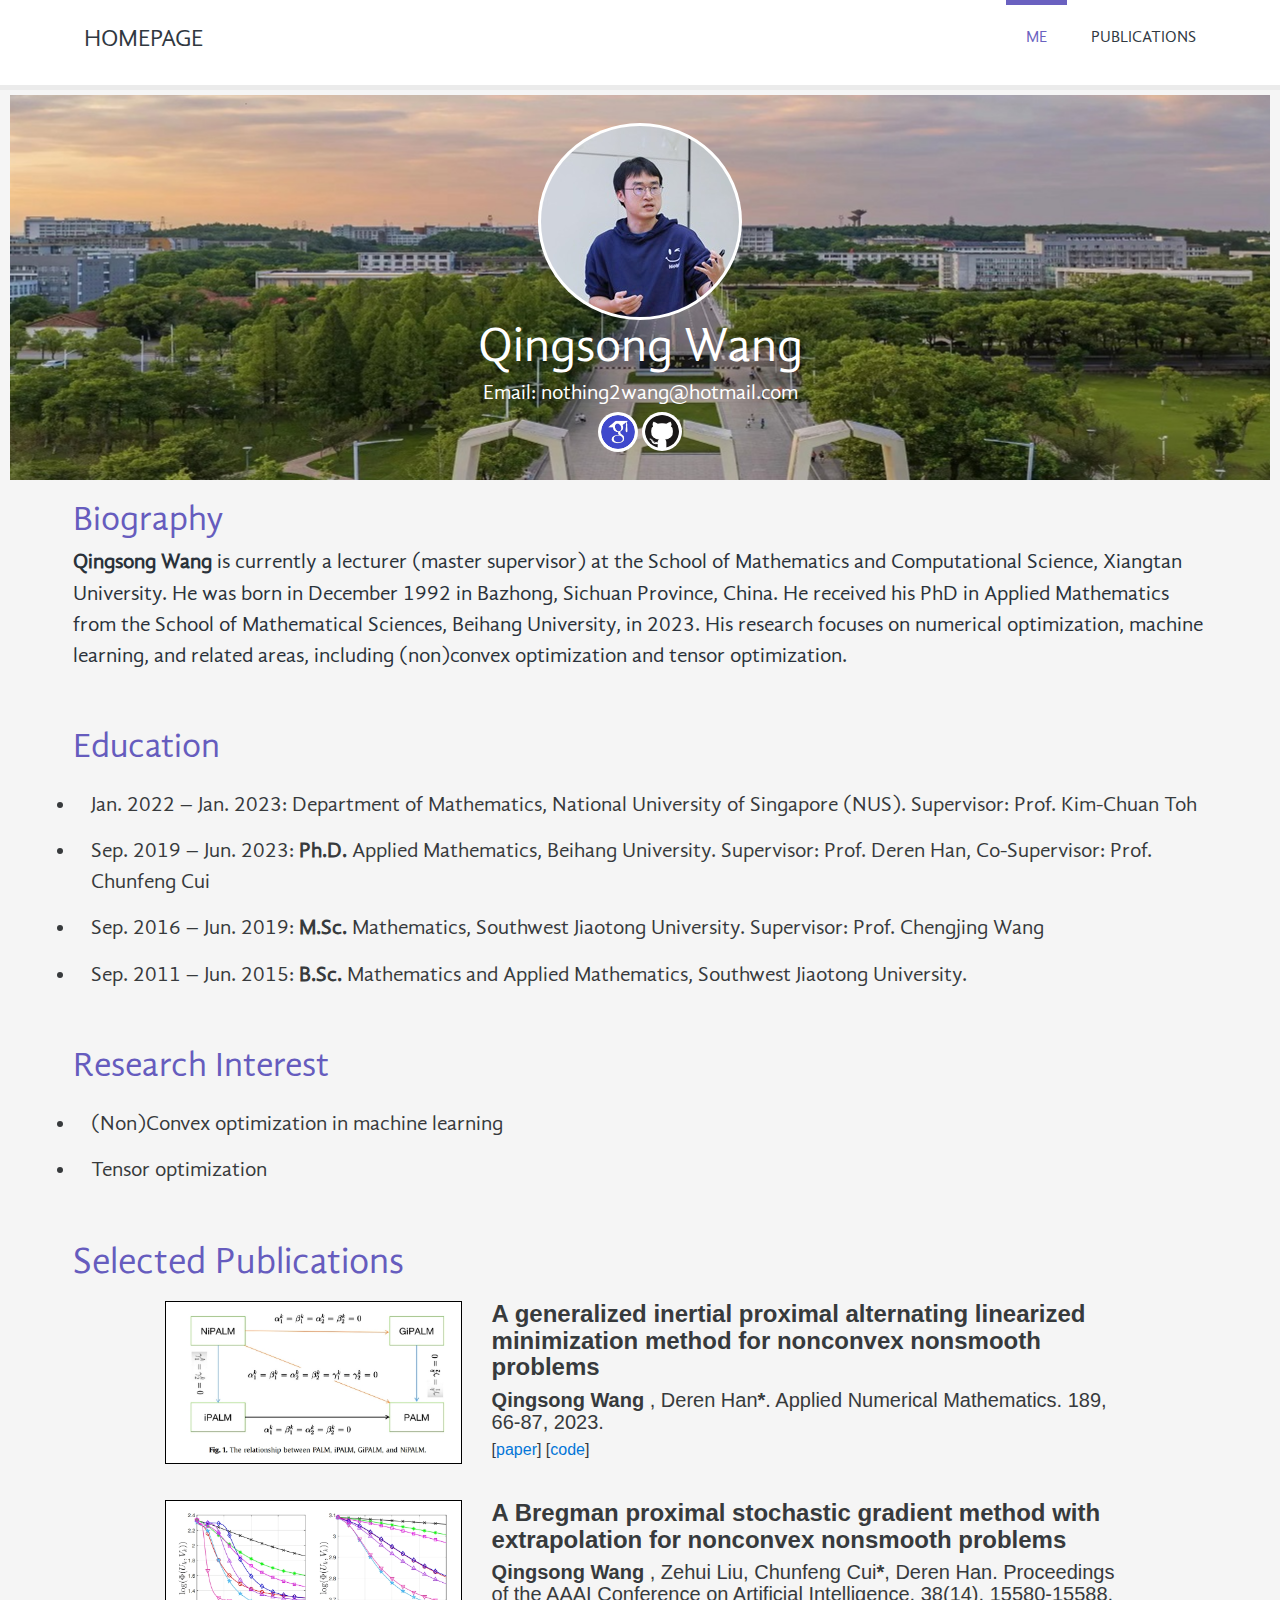
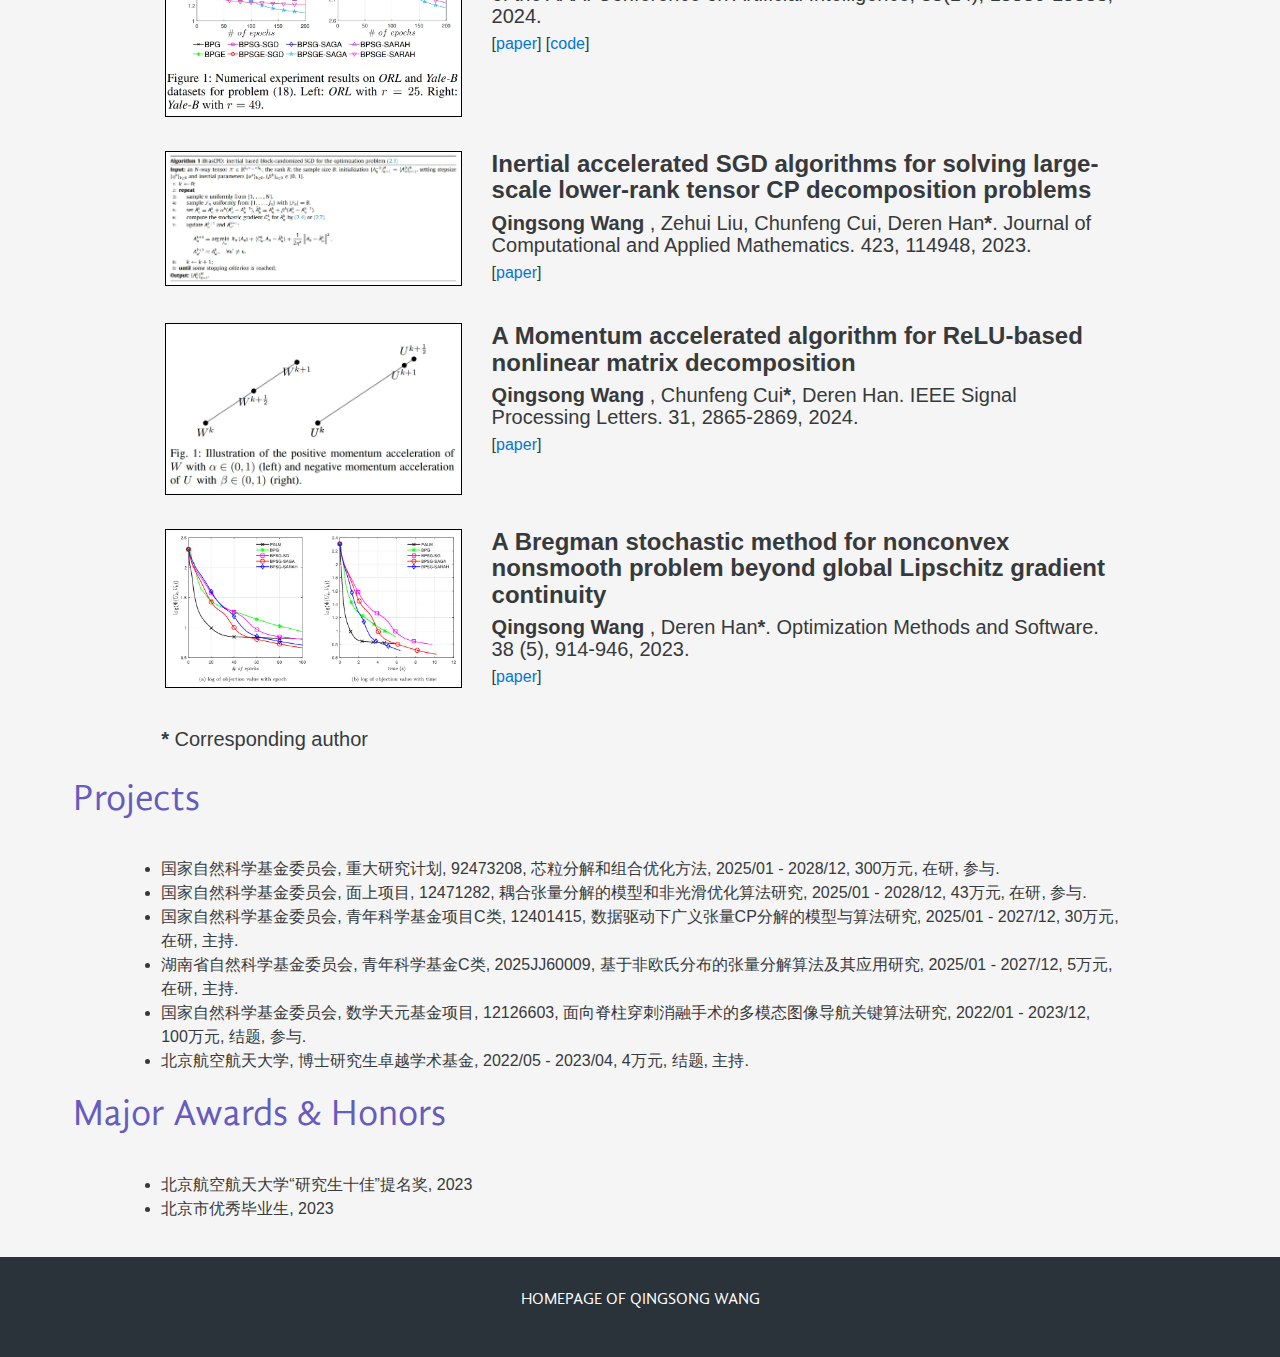
==== commit f3e526c3: "Update index.html" ====
--- a/index.html
+++ b/index.html
@@ -88,8 +88,8 @@
 			<h3>Research Interest</h3>
 
             <ul>
-            <li> Algorithms and Theories of (Non)Convex Optimization in Machine Learning
-            <li> Algorithms and Applications of Tensor Optimization
+            <li> (Non)Convex optimization in machine learning
+            <li> Tensor optimization
 
 
 			</ul> 
@@ -168,7 +168,7 @@
                 </div>
 
                 <div class="col-md-8">
-                    <h4><b>A Momentum Accelerated Algorithm for ReLU-Based Nonlinear Matrix Decomposition</b></h4>
+                    <h4><b>A Momentum accelerated algorithm for ReLU-based nonlinear matrix decomposition</b></h4>
                     <h5> <b> Qingsong Wang </b>, Chunfeng Cui<b>*</b>, Deren Han. IEEE Signal Processing Letters. 31, 2865-2869, 2024. </h5>
                     <h6>   
                         [<a href="https://arxiv.org/pdf/2402.02442">paper</a>] 
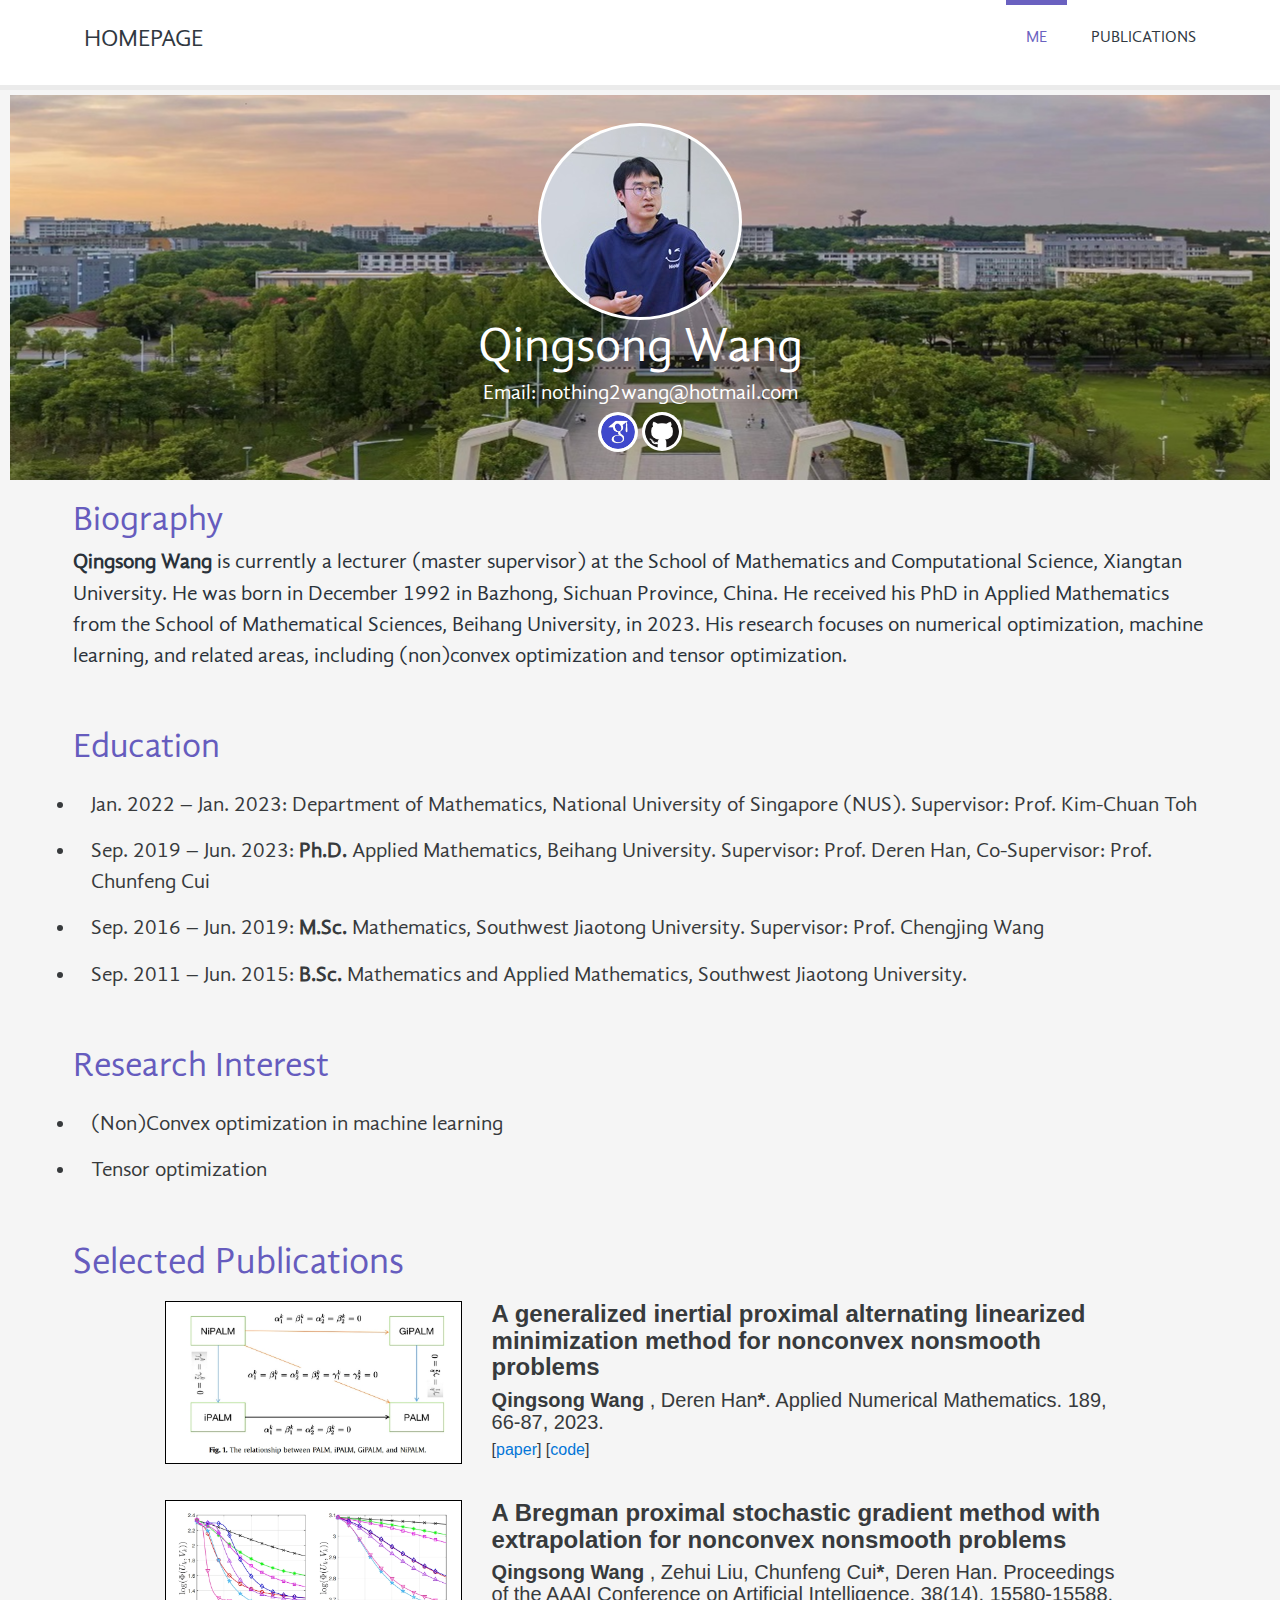
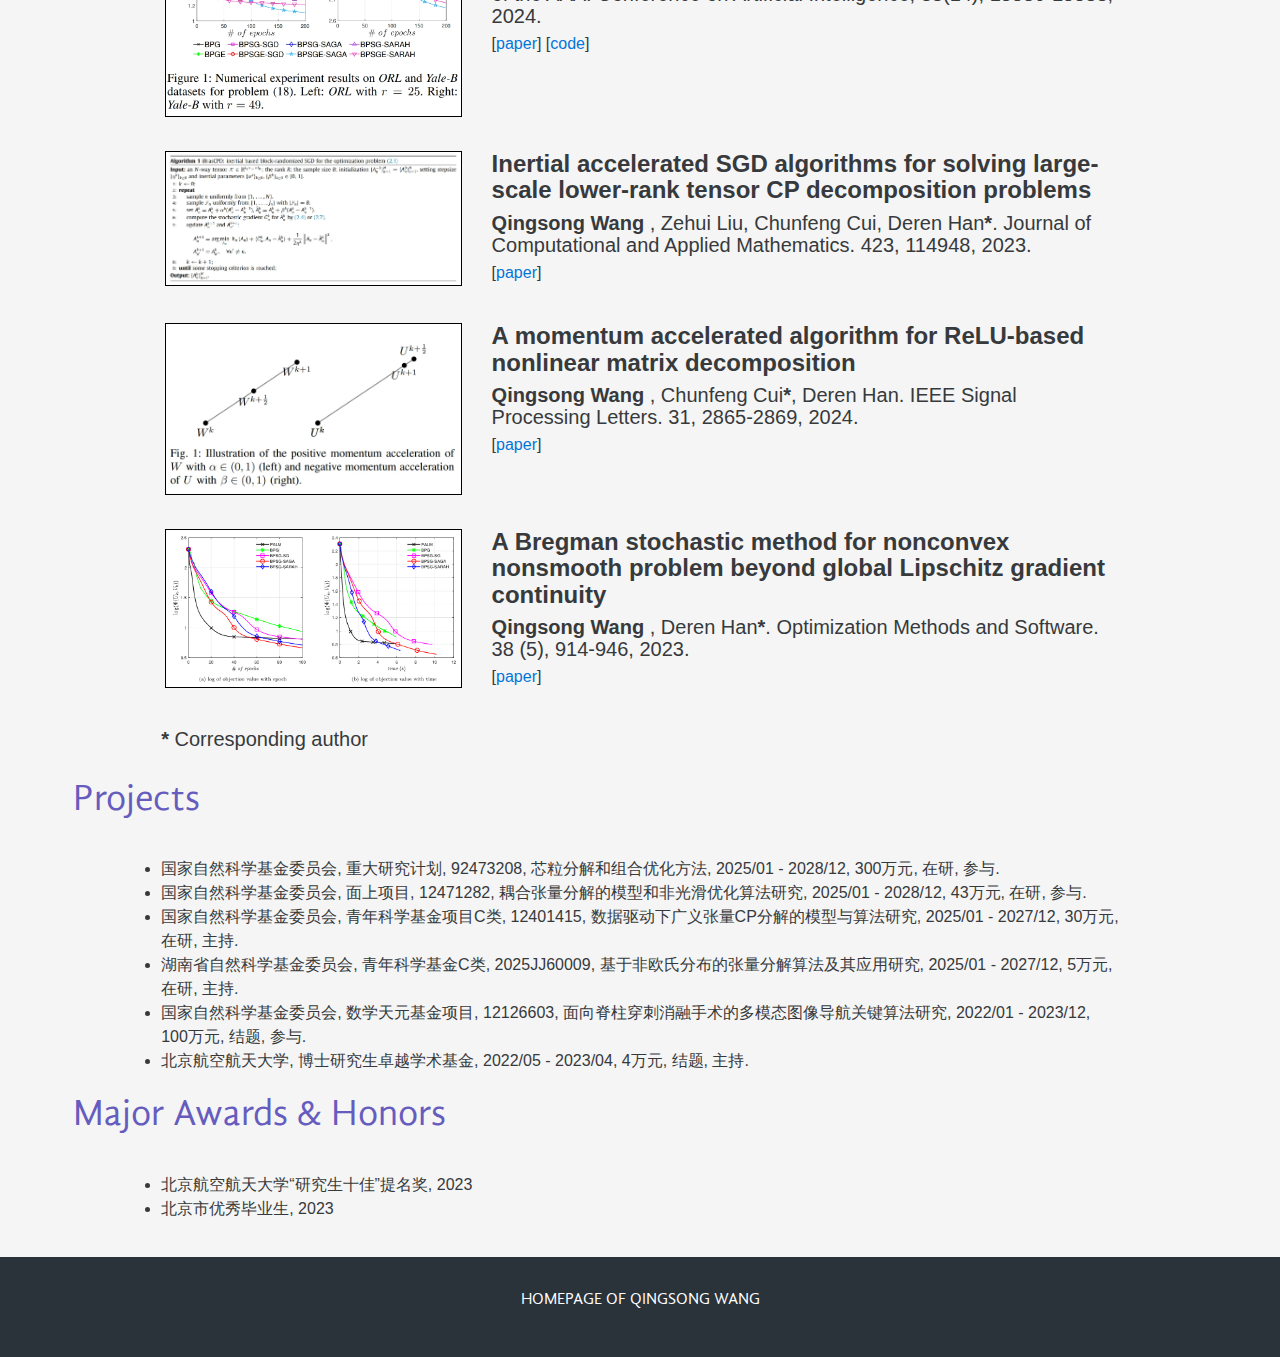
==== commit 434c56bc: "Update index.html" ====
--- a/index.html
+++ b/index.html
@@ -168,7 +168,7 @@
                 </div>
 
                 <div class="col-md-8">
-                    <h4><b>A Momentum accelerated algorithm for ReLU-based nonlinear matrix decomposition</b></h4>
+                    <h4><b>A momentum accelerated algorithm for ReLU-based nonlinear matrix decomposition</b></h4>
                     <h5> <b> Qingsong Wang </b>, Chunfeng Cui<b>*</b>, Deren Han. IEEE Signal Processing Letters. 31, 2865-2869, 2024. </h5>
                     <h6>   
                         [<a href="https://arxiv.org/pdf/2402.02442">paper</a>] 
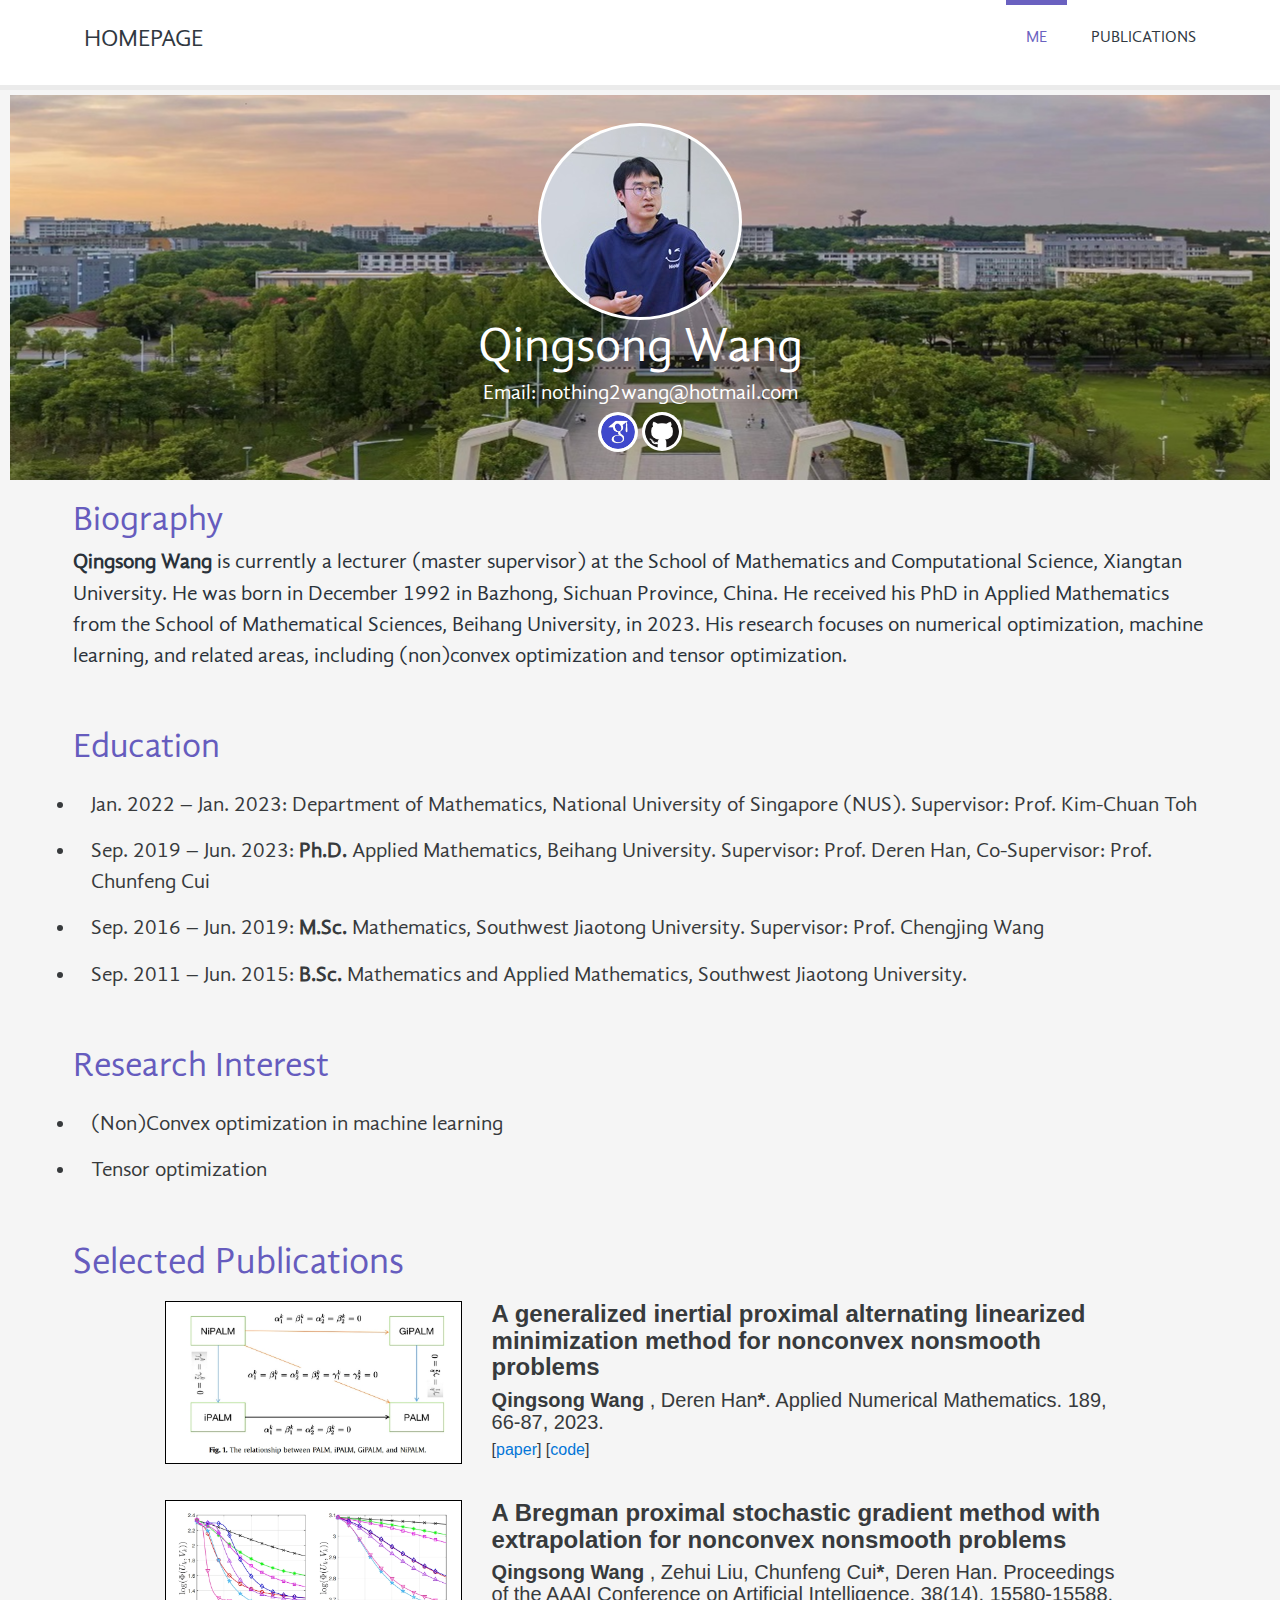
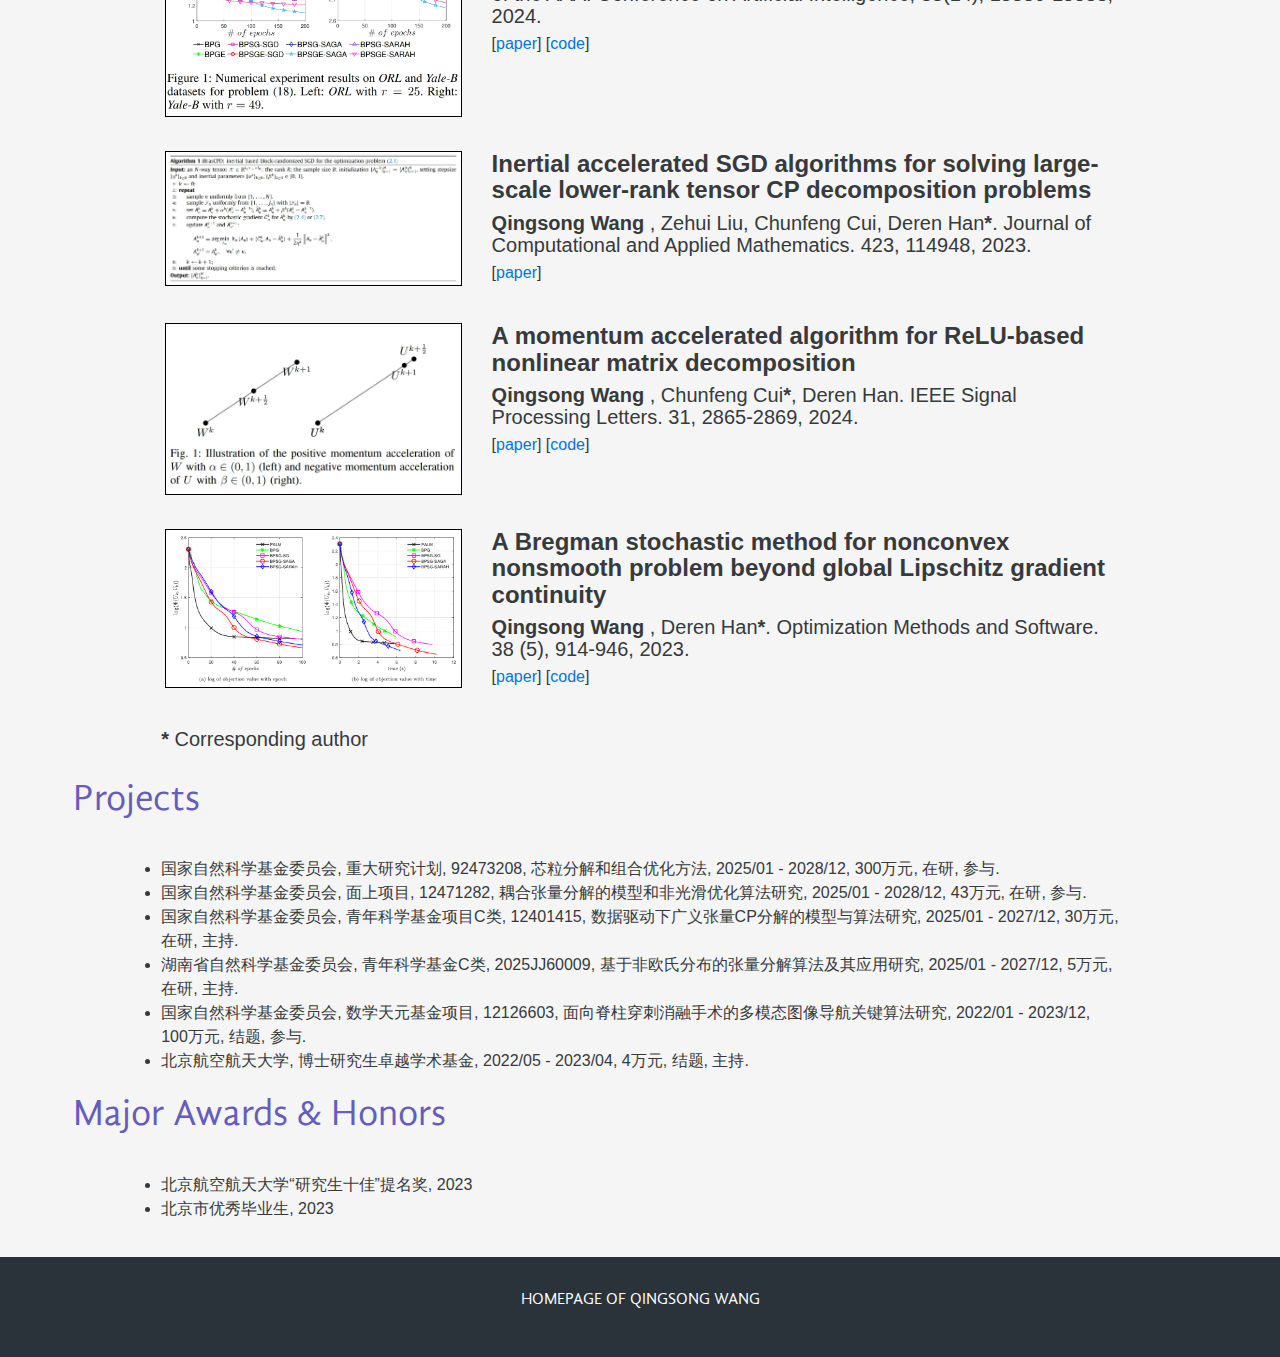
==== commit 598178c3: "Update index.html" ====
--- a/index.html
+++ b/index.html
@@ -172,7 +172,7 @@
                     <h5> <b> Qingsong Wang </b>, Chunfeng Cui<b>*</b>, Deren Han. IEEE Signal Processing Letters. 31, 2865-2869, 2024. </h5>
                     <h6>   
                         [<a href="https://arxiv.org/pdf/2402.02442">paper</a>] 
-                        <!-- [<a href="https://github.com/xxxx">code</a>] -->
+                        [<a href="https://github.com/nothing2wang/NMD-TM">code</a>]
                     </h6>
                 </div>
             </div>
@@ -191,7 +191,7 @@
                     <h5> <b> Qingsong Wang </b>, Deren Han<b>*</b>. Optimization Methods and Software. 38 (5), 914-946, 2023.</h5>
                     <h6>   
                         [<a href="https://www.tandfonline.com/doi/abs/10.1080/10556788.2023.2189717">paper</a>] 
-                        <!-- [<a href="https://github.com/xxxx">code</a>] -->
+                        [<a href="https://github.com/nothing2wang/BPSGE-Algorithm">code</a>]
                     </h6>
                 </div>
             </div>
